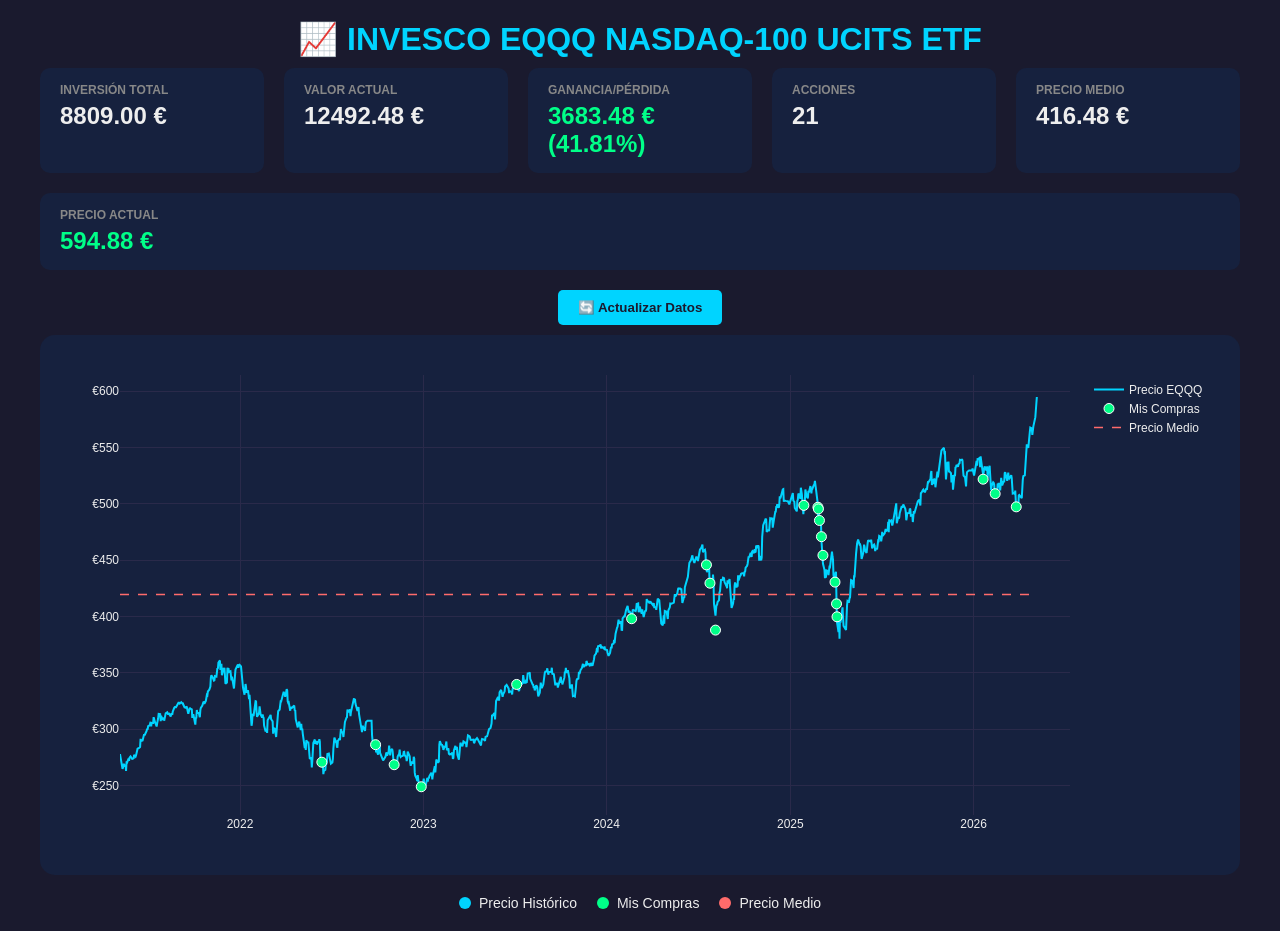
==== qqq_chart.html @ 45d27f28 "Initial commit" ====
<!DOCTYPE html>
<html lang="es">
<head>
    <meta charset="UTF-8">
    <meta name="viewport" content="width=device-width, initial-scale=1.0">
    <title>EQQQ - Mi Cartera</title>
    <script src="https://cdn.plot.ly/plotly-2.27.0.min.js"></script>
    <script src="qqq_data.js"></script>
    <style>
        * { box-sizing: border-box; margin: 0; padding: 0; }
        body { font-family: -apple-system, BlinkMacSystemFont, 'Segoe UI', Roboto, sans-serif; background: #1a1a2e; color: #eee; padding: 20px; }
        .container { max-width: 1200px; margin: 0 auto; }
        h1 { text-align: center; margin-bottom: 10px; color: #00d4ff; }
        .stats { display: flex; gap: 20px; margin-bottom: 20px; flex-wrap: wrap; }
        .stat-box { background: #16213e; padding: 15px 20px; border-radius: 10px; flex: 1; min-width: 200px; }
        .stat-box h3 { font-size: 12px; color: #888; margin-bottom: 5px; text-transform: uppercase; }
        .stat-box .value { font-size: 24px; font-weight: bold; }
        .stat-box .value.positive { color: #00ff88; }
        .stat-box .value.negative { color: #ff4757; }
        .chart-container { background: #16213e; border-radius: 15px; padding: 20px; margin-bottom: 20px; }
        #chart { width: 100%; height: 500px; }
        .legend { display: flex; gap: 20px; justify-content: center; margin-top: 10px; }
        .legend-item { display: flex; align-items: center; gap: 8px; font-size: 14px; }
        .legend-dot { width: 12px; height: 12px; border-radius: 50%; }
        .loading { text-align: center; padding: 50px; font-size: 18px; color: #888; }
        .error { background: #ff4757; color: white; padding: 20px; border-radius: 10px; text-align: center; margin: 20px 0; display: none; }
        .refresh-btn { background: #00d4ff; color: #1a1a2e; border: none; padding: 10px 20px; border-radius: 5px; cursor: pointer; font-weight: bold; margin: 10px auto; display: block; }
        .refresh-btn:hover { background: #00b8e6; }
        .tooltip { position: absolute; background: #0f0f23; border: 1px solid #00d4ff; padding: 10px; border-radius: 5px; font-size: 12px; pointer-events: none; z-index: 1000; display: none; }
    </style>
</head>
<body>
    <div class="container">
        <h1>📈 INVESCO EQQQ NASDAQ-100 UCITS ETF</h1>
        <div class="stats" id="stats">
            <div class="stat-box">
                <h3>Inversión Total</h3>
                <div class="value" id="totalInvestment">-</div>
            </div>
            <div class="stat-box">
                <h3>Valor Actual</h3>
                <div class="value" id="currentValue">-</div>
            </div>
            <div class="stat-box">
                <h3>Ganancia/Pérdida</h3>
                <div class="value" id="gainLoss">-</div>
            </div>
            <div class="stat-box">
                <h3>Acciones</h3>
                <div class="value" id="shares">-</div>
            </div>
            <div class="stat-box">
                <h3>Precio Medio</h3>
                <div class="value" id="avgPrice">-</div>
            </div>
            <div class="stat-box">
                <h3>Precio Actual</h3>
                <div class="value" id="currentPrice">-</div>
            </div>
        </div>
        <button class="refresh-btn" onclick="alert('Para actualizar los datos desde Yahoo Finance, ejecuta el script update_qqq_data.py y luego recarga esta página (F5).')">🔄 Actualizar Datos</button>
        <div class="error" id="error"></div>
        <div class="chart-container">
            <div id="chart">
                <div class="loading" id="loading">Cargando datos...</div>
            </div>
        </div>
        <div class="legend">
            <div class="legend-item"><div class="legend-dot" style="background: #00d4ff;"></div> Precio Histórico</div>
            <div class="legend-item"><div class="legend-dot" style="background: #00ff88;"></div> Mis Compras</div>
            <div class="legend-item"><div class="legend-dot" style="background: #ff6b6b;"></div> Precio Medio</div>
        </div>
    </div>
    <div class="tooltip" id="tooltip"></div>

    <script>
const buyPoints = [
    { date: '2022-06-13', price: 270.60, total: 270.60 },
    { date: '2022-09-28', price: 286.15, total: 286.15 },
    { date: '2022-11-04', price: 268.35, total: 268.35 },
    { date: '2022-12-28', price: 248.80, total: 248.80 },
    { date: '2023-07-06', price: 339.65, total: 339.65 },
    { date: '2024-02-20', price: 398.00, total: 398.00 },
    { date: '2024-07-18', price: 445.80, total: 445.80 },
    { date: '2024-07-25', price: 429.55, total: 429.55 },
    { date: '2024-08-05', price: 387.90, total: 387.90 },
    { date: '2025-01-28', price: 498.65, total: 498.65 },
    { date: '2025-02-25', price: 497.00, total: 497.00 },
    { date: '2025-02-26', price: 495.50, total: 495.50 },
    { date: '2025-02-28', price: 485.25, total: 485.25 },
    { date: '2025-03-04', price: 470.85, total: 470.85 },
    { date: '2025-03-07', price: 454.30, total: 454.30 },
    { date: '2025-03-31', price: 430.50, total: 430.50 },
    { date: '2025-04-03', price: 411.20, total: 411.20 },
    { date: '2025-04-04', price: 399.70, total: 399.70 },
    { date: '2026-01-20', price: 521.90, total: 521.90 },
    { date: '2026-02-13', price: 509.00, total: 509.00 },
    { date: '2026-03-27', price: 497.35, total: 497.35 }
];

let historicalData = [];
let currentPrice = 0;

async function loadData() {
    const loadingEl = document.getElementById('loading');
    const errorEl = document.getElementById('error');
    
    loadingEl.style.display = 'block';
    errorEl.style.display = 'none';
    
    try {
        if (typeof historicalDataStr === 'undefined') {
            throw new Error('No se encuentra qqq_data.js. Por favor, ejecuta update_qqq_data.py primero.');
        }
        
        const data = historicalDataStr;
        
        if (data.length === 0) throw new Error('No se recibieron datos válidos en qqq_data.js');
        
        historicalData = data.slice(-1500);
        currentPrice = historicalData[historicalData.length - 1].price;
        
        updateStats();
        renderChart();
        loadingEl.style.display = 'none';
    } catch (error) {
        loadingEl.style.display = 'none';
        errorEl.style.display = 'block';
        errorEl.textContent = error.message;
        console.error(error);
    }
}

function updateStats() {
    const comision = 3; // Comisión por operación que definiste
    const totalInvestment = buyPoints.reduce((sum, p) => sum + p.total + comision, 0);
    const shares = buyPoints.length;
    const avgPrice = (totalInvestment - (shares * comision)) / shares;
    const currentValue = shares * currentPrice;
    const gainLoss = currentValue - totalInvestment;
    const gainLossPercent = (gainLoss / totalInvestment * 100).toFixed(2);

    document.getElementById('totalInvestment').textContent = totalInvestment.toFixed(2) + ' €';
    document.getElementById('currentValue').textContent = currentValue.toFixed(2) + ' €';
    
    const gainLossEl = document.getElementById('gainLoss');
    gainLossEl.textContent = `${gainLoss.toFixed(2)} € (${gainLossPercent}%)`;
    gainLossEl.className = 'value ' + (gainLoss >= 0 ? 'positive' : 'negative');
    
    document.getElementById('shares').textContent = shares;
    document.getElementById('avgPrice').textContent = avgPrice.toFixed(2) + ' €';
    document.getElementById('currentPrice').textContent = currentPrice.toFixed(2) + ' €';
    document.getElementById('currentPrice').className = 'value ' + (currentPrice > avgPrice ? 'positive' : 'negative');
}

function renderChart() {
    const dates = historicalData.map(d => d.date);
    const prices = historicalData.map(d => d.price);

    // Calculamos el precio medio real con comisiones para la línea
    const totalInv = buyPoints.reduce((sum, p) => sum + p.total + 3, 0);
    const avgPrice = totalInv / buyPoints.length;
    const avgLine = dates.map(() => avgPrice);

    const trace1 = {
        x: dates,
        y: prices,
        type: 'scatter',
        mode: 'lines',
        name: 'Precio EQQQ',
        line: { color: '#00d4ff', width: 2 },
        hovertemplate: '<b>Fecha:</b> %{x}<br><b>Precio:</b> €%{y:.2f}<extra></extra>'
    };

    const trace2 = {
        x: buyPoints.map(p => p.date),
        y: buyPoints.map(p => p.price),
        type: 'scatter',
        mode: 'markers',
        name: 'Mis Compras',
        marker: { color: '#00ff88', size: 10, line: { color: '#fff', width: 1 } }
    };

    const trace3 = {
        x: dates,
        y: avgLine,
        type: 'scatter',
        mode: 'lines',
        name: 'Precio Medio',
        line: { color: '#ff6b6b', width: 1.5, dash: 'dash' }
    };

    const layout = {
        paper_bgcolor: '#16213e',
        plot_bgcolor: '#16213e',
        font: { color: '#eee' },
        margin: { t: 20, r: 20, b: 40, l: 60 },
        xaxis: { gridcolor: '#2a2a4a', rangeslider: { visible: false } },
        yaxis: { gridcolor: '#2a2a4a', tickprefix: '€' },
        hovermode: 'x unified'
    };

    Plotly.newPlot('chart', [trace1, trace2, trace3], layout);
}

// Iniciar carga
loadData();
    </script>
</body>
</html>
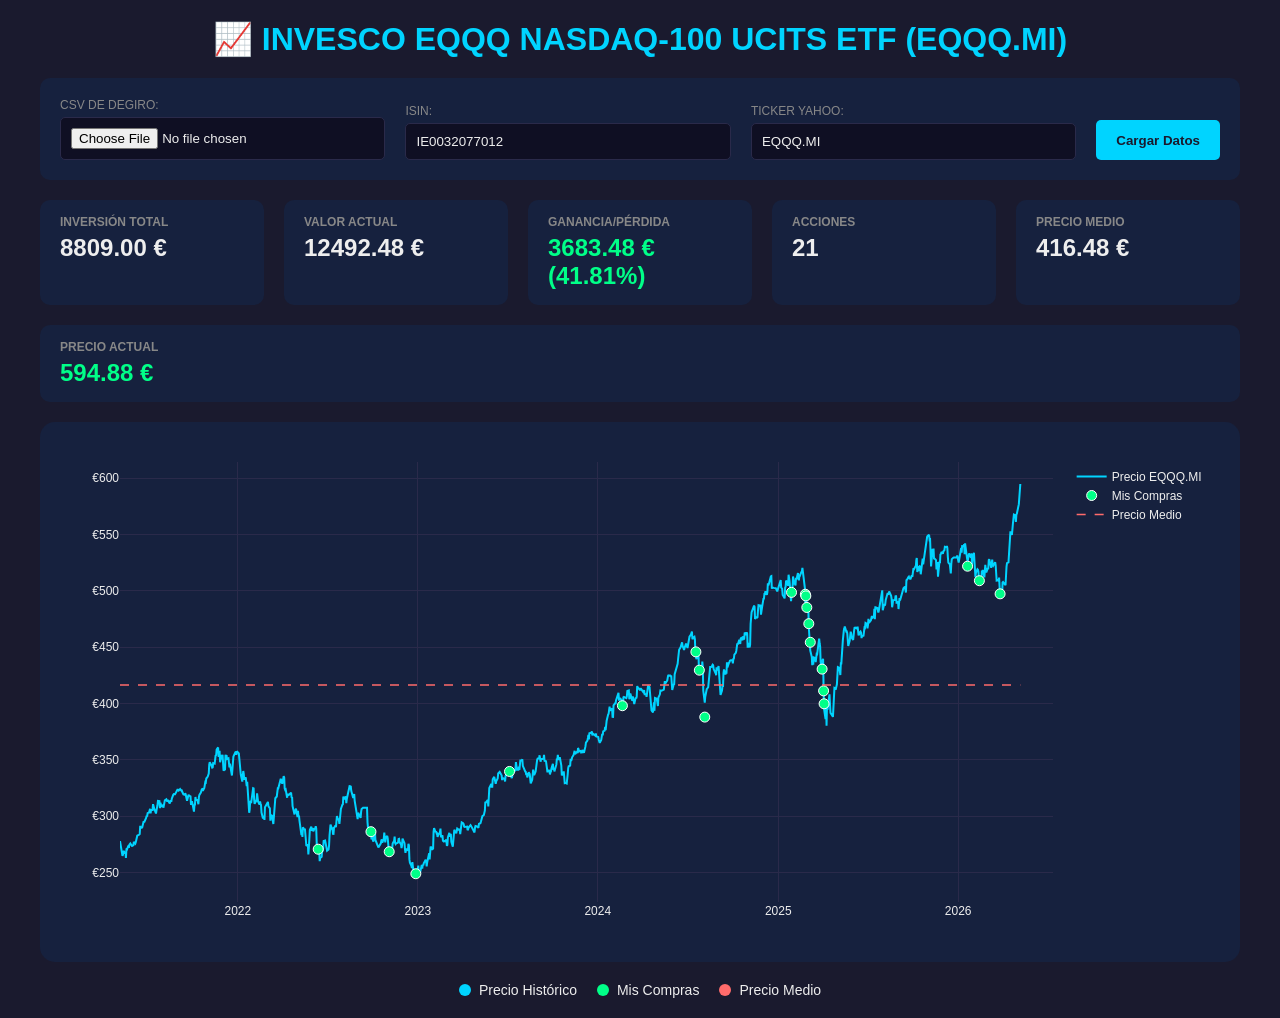
==== commit 0de62aab: "feat: implement dynamic CSV parsing and Yahoo Finance data integration for portfolio visualization" ====
--- a/qqq_chart.html
+++ b/qqq_chart.html
@@ -3,14 +3,18 @@
 <head>
     <meta charset="UTF-8">
     <meta name="viewport" content="width=device-width, initial-scale=1.0">
-    <title>EQQQ - Mi Cartera</title>
+    <title>Visualizador de Cartera</title>
     <script src="https://cdn.plot.ly/plotly-2.27.0.min.js"></script>
     <script src="qqq_data.js"></script>
     <style>
         * { box-sizing: border-box; margin: 0; padding: 0; }
         body { font-family: -apple-system, BlinkMacSystemFont, 'Segoe UI', Roboto, sans-serif; background: #1a1a2e; color: #eee; padding: 20px; }
         .container { max-width: 1200px; margin: 0 auto; }
-        h1 { text-align: center; margin-bottom: 10px; color: #00d4ff; }
+        h1 { text-align: center; margin-bottom: 20px; color: #00d4ff; }
+        .controls { background: #16213e; padding: 20px; border-radius: 10px; margin-bottom: 20px; display: flex; gap: 20px; flex-wrap: wrap; align-items: flex-end; }
+        .control-group { display: flex; flex-direction: column; gap: 5px; flex: 1; min-width: 200px; }
+        .control-group label { font-size: 12px; color: #888; text-transform: uppercase; }
+        .control-group input { padding: 10px; border-radius: 5px; border: 1px solid #2a2a4a; background: #0f0f23; color: #eee; }
         .stats { display: flex; gap: 20px; margin-bottom: 20px; flex-wrap: wrap; }
         .stat-box { background: #16213e; padding: 15px 20px; border-radius: 10px; flex: 1; min-width: 200px; }
         .stat-box h3 { font-size: 12px; color: #888; margin-bottom: 5px; text-transform: uppercase; }
@@ -24,14 +28,31 @@
         .legend-dot { width: 12px; height: 12px; border-radius: 50%; }
         .loading { text-align: center; padding: 50px; font-size: 18px; color: #888; }
         .error { background: #ff4757; color: white; padding: 20px; border-radius: 10px; text-align: center; margin: 20px 0; display: none; }
-        .refresh-btn { background: #00d4ff; color: #1a1a2e; border: none; padding: 10px 20px; border-radius: 5px; cursor: pointer; font-weight: bold; margin: 10px auto; display: block; }
+        .refresh-btn { background: #00d4ff; color: #1a1a2e; border: none; padding: 10px 20px; border-radius: 5px; cursor: pointer; font-weight: bold; height: 40px; margin: 0; }
         .refresh-btn:hover { background: #00b8e6; }
         .tooltip { position: absolute; background: #0f0f23; border: 1px solid #00d4ff; padding: 10px; border-radius: 5px; font-size: 12px; pointer-events: none; z-index: 1000; display: none; }
     </style>
 </head>
 <body>
     <div class="container">
-        <h1>📈 INVESCO EQQQ NASDAQ-100 UCITS ETF</h1>
+        <h1 id="pageTitle">📈 INVESCO EQQQ NASDAQ-100 UCITS ETF</h1>
+        
+        <div class="controls">
+            <div class="control-group">
+                <label>CSV de Degiro:</label>
+                <input type="file" id="csvFile" accept=".csv">
+            </div>
+            <div class="control-group">
+                <label>ISIN:</label>
+                <input type="text" id="isinInput" value="IE0032077012">
+            </div>
+            <div class="control-group">
+                <label>Ticker Yahoo:</label>
+                <input type="text" id="tickerInput" value="EQQQ.MI">
+            </div>
+            <button class="refresh-btn" onclick="applyChanges()">Cargar Datos</button>
+        </div>
+
         <div class="stats" id="stats">
             <div class="stat-box">
                 <h3>Inversión Total</h3>
@@ -58,14 +79,13 @@
                 <div class="value" id="currentPrice">-</div>
             </div>
         </div>
-        <button class="refresh-btn" onclick="alert('Para actualizar los datos desde Yahoo Finance, ejecuta el script update_qqq_data.py y luego recarga esta página (F5).')">🔄 Actualizar Datos</button>
         <div class="error" id="error"></div>
         <div class="chart-container">
             <div id="chart">
-                <div class="loading" id="loading">Cargando datos...</div>
+                <div class="loading" id="loading">Esperando datos...</div>
             </div>
         </div>
-        <div class="legend">
+        <div class="legend" id="legend">
             <div class="legend-item"><div class="legend-dot" style="background: #00d4ff;"></div> Precio Histórico</div>
             <div class="legend-item"><div class="legend-dot" style="background: #00ff88;"></div> Mis Compras</div>
             <div class="legend-item"><div class="legend-dot" style="background: #ff6b6b;"></div> Precio Medio</div>
@@ -74,71 +94,152 @@
     <div class="tooltip" id="tooltip"></div>
 
     <script>
-const buyPoints = [
-    { date: '2022-06-13', price: 270.60, total: 270.60 },
-    { date: '2022-09-28', price: 286.15, total: 286.15 },
-    { date: '2022-11-04', price: 268.35, total: 268.35 },
-    { date: '2022-12-28', price: 248.80, total: 248.80 },
-    { date: '2023-07-06', price: 339.65, total: 339.65 },
-    { date: '2024-02-20', price: 398.00, total: 398.00 },
-    { date: '2024-07-18', price: 445.80, total: 445.80 },
-    { date: '2024-07-25', price: 429.55, total: 429.55 },
-    { date: '2024-08-05', price: 387.90, total: 387.90 },
-    { date: '2025-01-28', price: 498.65, total: 498.65 },
-    { date: '2025-02-25', price: 497.00, total: 497.00 },
-    { date: '2025-02-26', price: 495.50, total: 495.50 },
-    { date: '2025-02-28', price: 485.25, total: 485.25 },
-    { date: '2025-03-04', price: 470.85, total: 470.85 },
-    { date: '2025-03-07', price: 454.30, total: 454.30 },
-    { date: '2025-03-31', price: 430.50, total: 430.50 },
-    { date: '2025-04-03', price: 411.20, total: 411.20 },
-    { date: '2025-04-04', price: 399.70, total: 399.70 },
-    { date: '2026-01-20', price: 521.90, total: 521.90 },
-    { date: '2026-02-13', price: 509.00, total: 509.00 },
-    { date: '2026-03-27', price: 497.35, total: 497.35 }
+// Valores por defecto si no se carga CSV
+let buyPoints = [
+    { date: '2022-06-13', price: 270.60, total: 270.60, comision: 3, numero: 1 },
+    { date: '2022-09-28', price: 286.15, total: 286.15, comision: 3, numero: 1 },
+    { date: '2022-11-04', price: 268.35, total: 268.35, comision: 3, numero: 1 },
+    { date: '2022-12-28', price: 248.80, total: 248.80, comision: 3, numero: 1 },
+    { date: '2023-07-06', price: 339.65, total: 339.65, comision: 3, numero: 1 },
+    { date: '2024-02-20', price: 398.00, total: 398.00, comision: 3, numero: 1 },
+    { date: '2024-07-18', price: 445.80, total: 445.80, comision: 3, numero: 1 },
+    { date: '2024-07-25', price: 429.55, total: 429.55, comision: 3, numero: 1 },
+    { date: '2024-08-05', price: 387.90, total: 387.90, comision: 3, numero: 1 },
+    { date: '2025-01-28', price: 498.65, total: 498.65, comision: 3, numero: 1 },
+    { date: '2025-02-25', price: 497.00, total: 497.00, comision: 3, numero: 1 },
+    { date: '2025-02-26', price: 495.50, total: 495.50, comision: 3, numero: 1 },
+    { date: '2025-02-28', price: 485.25, total: 485.25, comision: 3, numero: 1 },
+    { date: '2025-03-04', price: 470.85, total: 470.85, comision: 3, numero: 1 },
+    { date: '2025-03-07', price: 454.30, total: 454.30, comision: 3, numero: 1 },
+    { date: '2025-03-31', price: 430.50, total: 430.50, comision: 3, numero: 1 },
+    { date: '2025-04-03', price: 411.20, total: 411.20, comision: 3, numero: 1 },
+    { date: '2025-04-04', price: 399.70, total: 399.70, comision: 3, numero: 1 },
+    { date: '2026-01-20', price: 521.90, total: 521.90, comision: 3, numero: 1 },
+    { date: '2026-02-13', price: 509.00, total: 509.00, comision: 3, numero: 1 },
+    { date: '2026-03-27', price: 497.35, total: 497.35, comision: 3, numero: 1 }
 ];
 
 let historicalData = [];
 let currentPrice = 0;
-
-async function loadData() {
+let productName = "INVESCO EQQQ NASDAQ-100 UCITS ETF";
+
+function parseCSVRow(str) {
+    return str.split(/,(?=(?:(?:[^"]*"){2})*[^"]*$)/).map(s => s.replace(/^"|"$/g, '').trim());
+}
+
+function processCSV(csvText, isin) {
+    const lines = csvText.split('\n');
+    const newBuyPoints = [];
+    let foundName = null;
+    for(let i=1; i<lines.length; i++) {
+        if(!lines[i].trim()) continue;
+        const cols = parseCSVRow(lines[i]);
+        if(cols.length < 16) continue;
+        const rowIsin = cols[3];
+        if(rowIsin === isin) {
+            if(!foundName) foundName = cols[2];
+            const dateParts = cols[0].split('-');
+            if(dateParts.length !== 3) continue;
+            const date = `${dateParts[2]}-${dateParts[1]}-${dateParts[0]}`;
+            
+            const price = parseFloat(cols[7].replace(',', '.'));
+            const total = Math.abs(parseFloat(cols[15].replace(',', '.')));
+            let comision = 0;
+            if(cols[14]) {
+                comision = Math.abs(parseFloat(cols[14].replace(',', '.')));
+            }
+            const numero = parseFloat(cols[6].replace(',', '.'));
+            
+            if(numero > 0) {
+                newBuyPoints.push({
+                    date: date,
+                    price: price,
+                    total: total - comision,
+                    comision: comision,
+                    numero: numero
+                });
+            }
+        }
+    }
+    newBuyPoints.sort((a,b) => new Date(a.date) - new Date(b.date));
+    return { points: newBuyPoints, name: foundName };
+}
+
+async function fetchYahooData(ticker) {
+    if(ticker === 'EQQQ.MI' && typeof historicalDataStr !== 'undefined') {
+        return historicalDataStr;
+    }
+    
+    const url = `https://corsproxy.io/?https://query1.finance.yahoo.com/v8/finance/chart/${encodeURIComponent(ticker)}?range=5y&interval=1d`;
+    const res = await fetch(url);
+    if(!res.ok) throw new Error('Error al descargar Yahoo Finance. Asegúrate de iniciar el servidor local (ej: python -m http.server)');
+    const data = await res.json();
+    const result = data.chart.result[0];
+    const timestamps = result.timestamp;
+    const closes = result.indicators.quote[0].close;
+    
+    const hist = [];
+    for(let i=0; i<timestamps.length; i++) {
+        if(closes[i] !== null) {
+            const d = new Date(timestamps[i] * 1000);
+            const dt = d.toISOString().split('T')[0];
+            hist.push({ date: dt, price: closes[i] });
+        }
+    }
+    return hist;
+}
+
+async function applyChanges() {
+    const csvFile = document.getElementById('csvFile').files[0];
+    const isin = document.getElementById('isinInput').value.trim();
+    const ticker = document.getElementById('tickerInput').value.trim();
+    
+    const errorEl = document.getElementById('error');
     const loadingEl = document.getElementById('loading');
-    const errorEl = document.getElementById('error');
-    
+    
+    errorEl.style.display = 'none';
     loadingEl.style.display = 'block';
-    errorEl.style.display = 'none';
+    Plotly.purge('chart'); // Limpiar gráfico
     
     try {
-        if (typeof historicalDataStr === 'undefined') {
-            throw new Error('No se encuentra qqq_data.js. Por favor, ejecuta update_qqq_data.py primero.');
+        if (csvFile && isin) {
+            const text = await csvFile.text();
+            const extracted = processCSV(text, isin);
+            if(extracted.points.length === 0) {
+                throw new Error(`No se encontraron compras para el ISIN ${isin} en el CSV.`);
+            }
+            buyPoints = extracted.points;
+            if(extracted.name) productName = extracted.name;
         }
         
-        const data = historicalDataStr;
-        
-        if (data.length === 0) throw new Error('No se recibieron datos válidos en qqq_data.js');
-        
-        historicalData = data.slice(-1500);
+        const rawHist = await fetchYahooData(ticker);
+        if(rawHist.length === 0) throw new Error('No se recibieron datos históricos válidos.');
+        
+        historicalData = rawHist.slice(-1500);
         currentPrice = historicalData[historicalData.length - 1].price;
         
+        document.getElementById('pageTitle').textContent = `📈 ${productName} (${ticker})`;
+        
         updateStats();
-        renderChart();
+        renderChart(ticker);
         loadingEl.style.display = 'none';
-    } catch (error) {
+        document.getElementById('legend').style.display = 'flex';
+    } catch (err) {
         loadingEl.style.display = 'none';
         errorEl.style.display = 'block';
-        errorEl.textContent = error.message;
-        console.error(error);
+        errorEl.textContent = err.message;
+        console.error(err);
     }
 }
 
 function updateStats() {
-    const comision = 3; // Comisión por operación que definiste
-    const totalInvestment = buyPoints.reduce((sum, p) => sum + p.total + comision, 0);
-    const shares = buyPoints.length;
-    const avgPrice = (totalInvestment - (shares * comision)) / shares;
+    const totalInvestment = buyPoints.reduce((sum, p) => sum + p.total + (p.comision || 0), 0);
+    const shares = buyPoints.reduce((sum, p) => sum + (p.numero || 1), 0);
+    const totalComisions = buyPoints.reduce((sum, p) => sum + (p.comision || 0), 0);
+    const avgPrice = shares > 0 ? (totalInvestment - totalComisions) / shares : 0;
     const currentValue = shares * currentPrice;
     const gainLoss = currentValue - totalInvestment;
-    const gainLossPercent = (gainLoss / totalInvestment * 100).toFixed(2);
+    const gainLossPercent = totalInvestment > 0 ? (gainLoss / totalInvestment * 100).toFixed(2) : 0;
 
     document.getElementById('totalInvestment').textContent = totalInvestment.toFixed(2) + ' €';
     document.getElementById('currentValue').textContent = currentValue.toFixed(2) + ' €';
@@ -147,19 +248,20 @@
     gainLossEl.textContent = `${gainLoss.toFixed(2)} € (${gainLossPercent}%)`;
     gainLossEl.className = 'value ' + (gainLoss >= 0 ? 'positive' : 'negative');
     
-    document.getElementById('shares').textContent = shares;
+    document.getElementById('shares').textContent = shares.toFixed(4).replace(/\.?0+$/, ''); // limpiar decimales
     document.getElementById('avgPrice').textContent = avgPrice.toFixed(2) + ' €';
     document.getElementById('currentPrice').textContent = currentPrice.toFixed(2) + ' €';
     document.getElementById('currentPrice').className = 'value ' + (currentPrice > avgPrice ? 'positive' : 'negative');
 }
 
-function renderChart() {
+function renderChart(tickerName) {
     const dates = historicalData.map(d => d.date);
     const prices = historicalData.map(d => d.price);
 
-    // Calculamos el precio medio real con comisiones para la línea
-    const totalInv = buyPoints.reduce((sum, p) => sum + p.total + 3, 0);
-    const avgPrice = totalInv / buyPoints.length;
+    const totalInv = buyPoints.reduce((sum, p) => sum + p.total + (p.comision || 0), 0);
+    const totalComisions = buyPoints.reduce((sum, p) => sum + (p.comision || 0), 0);
+    const shares = buyPoints.reduce((sum, p) => sum + (p.numero || 1), 0);
+    const avgPrice = shares > 0 ? (totalInv - totalComisions) / shares : 0;
     const avgLine = dates.map(() => avgPrice);
 
     const trace1 = {
@@ -167,7 +269,7 @@
         y: prices,
         type: 'scatter',
         mode: 'lines',
-        name: 'Precio EQQQ',
+        name: 'Precio ' + tickerName,
         line: { color: '#00d4ff', width: 2 },
         hovertemplate: '<b>Fecha:</b> %{x}<br><b>Precio:</b> €%{y:.2f}<extra></extra>'
     };
@@ -178,7 +280,9 @@
         type: 'scatter',
         mode: 'markers',
         name: 'Mis Compras',
-        marker: { color: '#00ff88', size: 10, line: { color: '#fff', width: 1 } }
+        text: buyPoints.map(p => `Cant: ${p.numero}<br>Comis: €${(p.comision||0).toFixed(2)}`),
+        marker: { color: '#00ff88', size: 10, line: { color: '#fff', width: 1 } },
+        hovertemplate: '<b>Fecha:</b> %{x}<br><b>Precio:</b> €%{y:.2f}<br>%{text}<extra></extra>'
     };
 
     const trace3 = {
@@ -203,8 +307,8 @@
     Plotly.newPlot('chart', [trace1, trace2, trace3], layout);
 }
 
-// Iniciar carga
-loadData();
+// Cargar por defecto
+setTimeout(() => applyChanges(), 100);
     </script>
 </body>
 </html>
